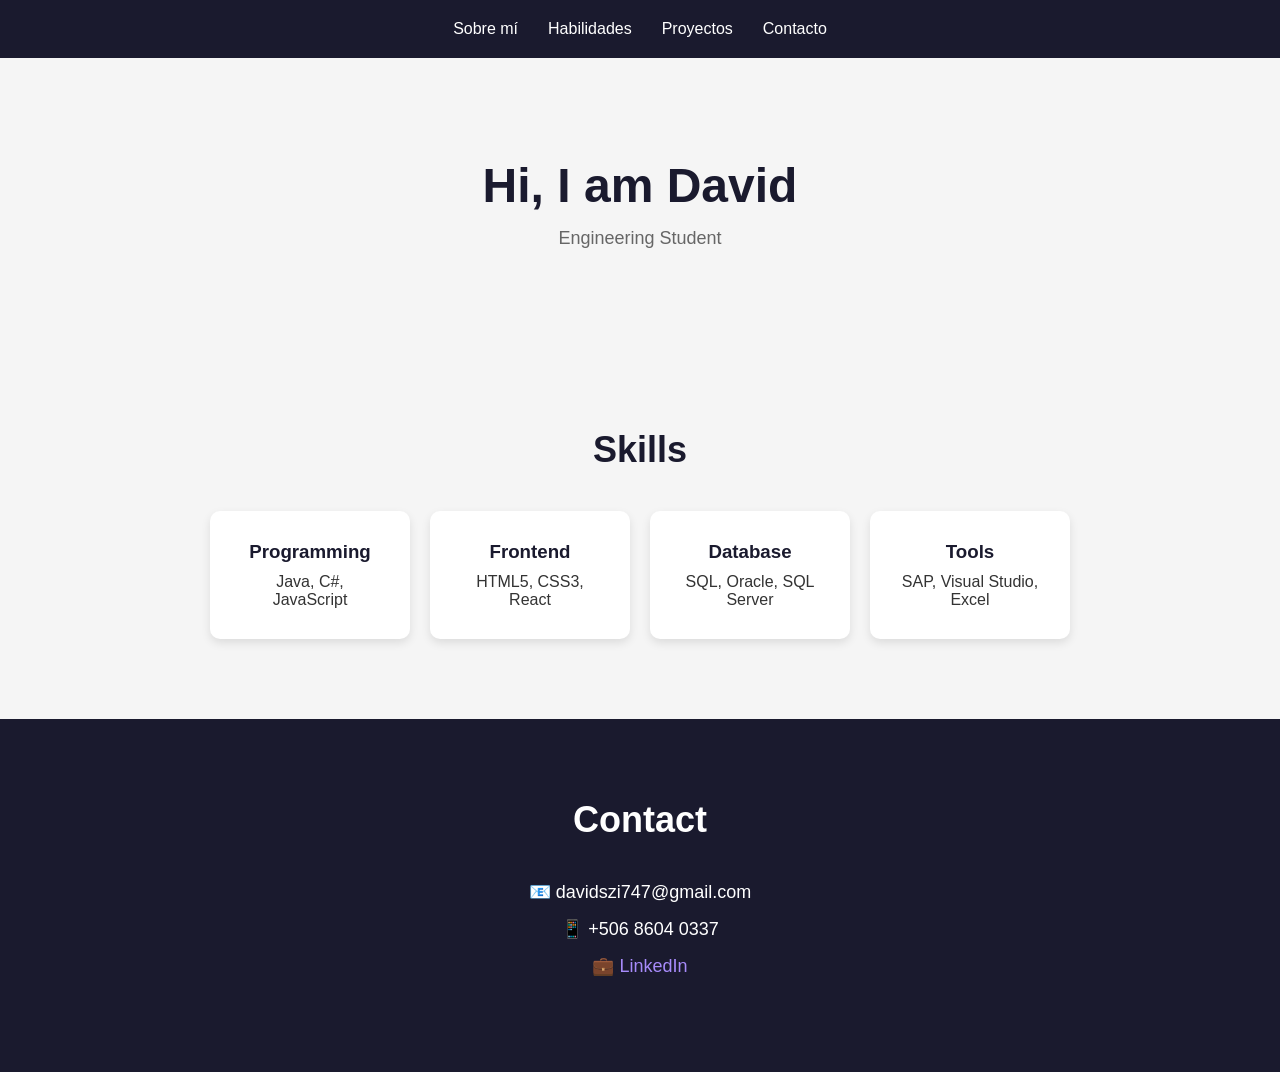
==== index.html @ 1fbf56d6 "primer commit" ====
<!doctype html>
<html lang="es">
  <head>
    <meta charset="UTF-8" />
    <meta name="viewport" content="width=device-width, initial-scale=1.0" />
    <title>Mi Portafolio</title>
    <link rel="stylesheet" href="style.css" />
  </head>
  <body>
    <header>
      <nav>
        <ul>
          <li><a href="#sobre-mi">Sobre mí</a></li>
          <li><a href="#habilidades">Habilidades</a></li>
          <li><a href="#proyectos">Proyectos</a></li>
          <li><a href="#contacto">Contacto</a></li>
        </ul>
      </nav>
    </header>

    <section id="sobre-mi">
      <h1>Hi, I am David</h1>
      <p>Engineering Student</p>
    </section>

    <section id="habilidades">
      <h2>Skills</h2>
      <div class="skills-grid">
        <div class="skill-card">
          <h3>Programming</h3>
          <p>Java, C#, JavaScript</p>
        </div>
        <div class="skill-card">
          <h3>Frontend</h3>
          <p>HTML5, CSS3, React</p>
        </div>
        <div class="skill-card">
          <h3>Database</h3>
          <p>SQL, Oracle, SQL Server</p>
        </div>
        <div class="skill-card">
          <h3>Tools</h3>
          <p>SAP, Visual Studio, Excel</p>
        </div>
      </div>
    </section>

    <section id="contacto">
      <h2>Contact</h2>
      <div class="contact-info">
        <p>📧 davidszi747@gmail.com</p>
        <p>📱 +506 8604 0337</p>
        <p>💼 <a href="https://www.linkedin.com/in/david-salas-zuñiga-0b997220b/">LinkedIn</a></p>
      </div>
    </section>

  </body>
</html>
---- style.css ----
* {
    margin: 0;
    padding: 0;
    box-sizing: border-box;

}

body {
    font-family: Arial, sans-serif;
    background-color: #f5f5f5;
    color: #333;

}

header {
    background-color: #1a1a2e;
    padding: 20px;
}

header ul {
    list-style: none;
    display: flex;
    gap: 30px;
    justify-content: center;

}

header a {
    color: white;
    text-decoration: none;
    font-size: 16px;
}

#sobre-mi {
  padding: 100px 20px;
  text-align: center;
}

#sobre-mi h1 {
  font-size: 48px;
  color: #1a1a2e;
  margin-bottom: 15px;
}

#sobre-mi p {
  font-size: 18px;
  color: #666;
}

#habilidades {
  padding: 80px 20px;
  text-align: center;
}

#habilidades h2 {
  font-size: 36px;
  color: #1a1a2e;
  margin-bottom: 40px;
}

.skills-grid {
  display: flex;
  justify-content: center;
  gap: 20px;
  flex-wrap: wrap;
}

.skill-card {
  background-color: white;
  padding: 30px;
  border-radius: 10px;
  width: 200px;
  box-shadow: 0 4px 10px rgba(0,0,0,0.1);
}

.skill-card h3 {
  color: #1a1a2e;
  margin-bottom: 10px;
}

#contacto {
  padding: 80px 20px;
  text-align: center;
  background-color: #1a1a2e;
  color: white;
}

#contacto h2 {
  font-size: 36px;
  margin-bottom: 40px;
}

.contact-info p {
font-size: 18px;
  margin-bottom: 15px;
  color: white;
}

#contacto a {
  color: #a78bfa;
  text-decoration: none;
}
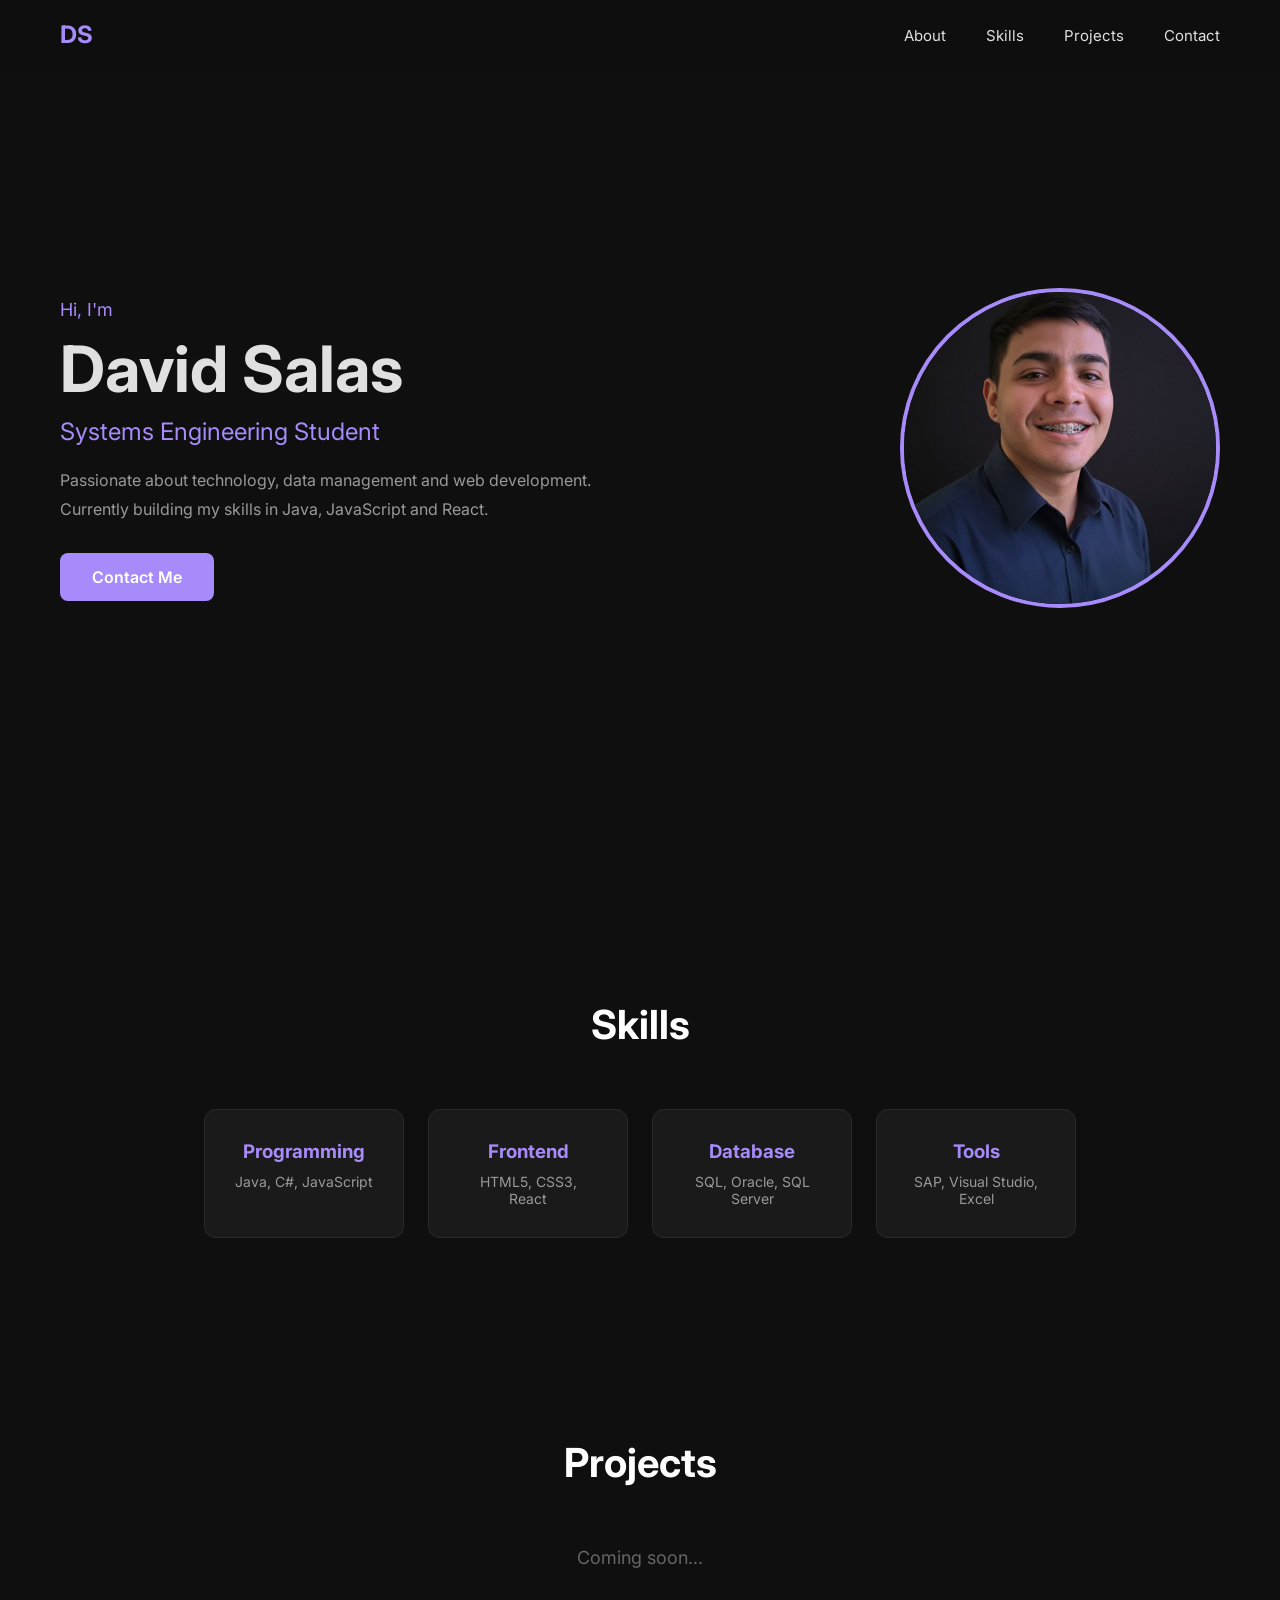
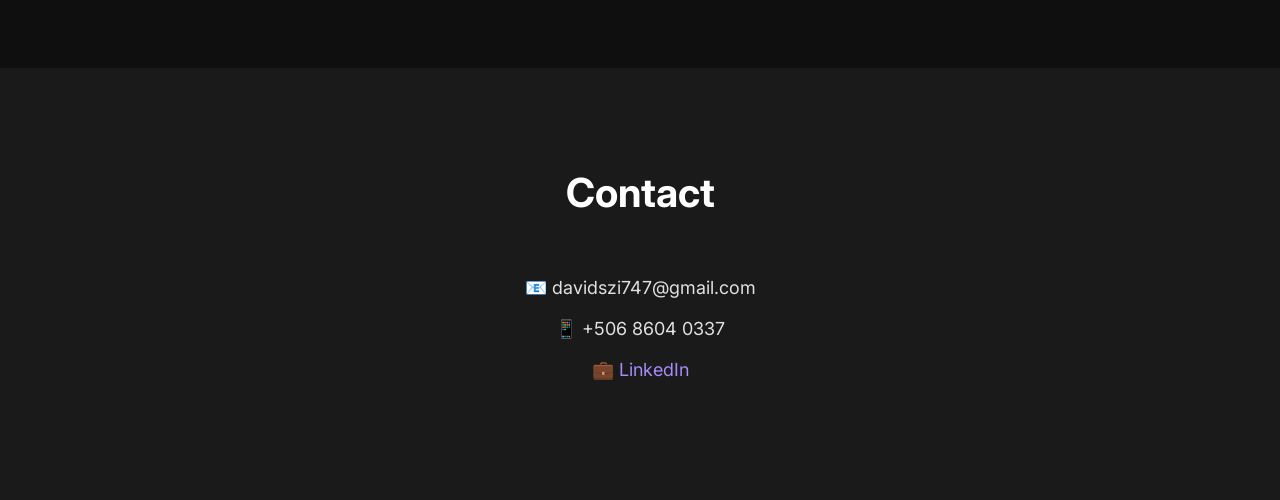
==== commit 9abed380: "rediseno completo con foto" ====
--- a/index.html
+++ b/index.html
@@ -3,24 +3,36 @@
   <head>
     <meta charset="UTF-8" />
     <meta name="viewport" content="width=device-width, initial-scale=1.0" />
-    <title>Mi Portafolio</title>
+    <title>David Salas | Portfolio</title>
     <link rel="stylesheet" href="style.css" />
+    <link href="https://fonts.googleapis.com/css2?family=Inter:wght@300;400;600;700&display=swap" rel="stylesheet"/>
   </head>
   <body>
     <header>
       <nav>
+        <div class="logo">DS</div>
         <ul>
-          <li><a href="#sobre-mi">Sobre mí</a></li>
-          <li><a href="#habilidades">Habilidades</a></li>
-          <li><a href="#proyectos">Proyectos</a></li>
-          <li><a href="#contacto">Contacto</a></li>
+          <li><a href="#sobre-mi">About</a></li>
+          <li><a href="#habilidades">Skills</a></li>
+          <li><a href="#proyectos">Projects</a></li>
+          <li><a href="#contacto">Contact</a></li>
         </ul>
       </nav>
     </header>
 
     <section id="sobre-mi">
-      <h1>Hi, I am David</h1>
-      <p>Engineering Student</p>
+      <div class="hero-content">
+        <div class="hero-text">
+          <p class="greeting">Hi, I'm</p>
+          <h1>David Salas</h1>
+          <p class="role">Systems Engineering Student</p>
+          <p class="description">Passionate about technology, data management and web development. Currently building my skills in Java, JavaScript and React.</p>
+          <a href="#contacto" class="btn">Contact Me</a>
+        </div>
+        <div class="hero-image">
+          <img src="images/foto.jpg" alt="David Salas" />
+        </div>
+      </div>
     </section>
 
     <section id="habilidades">
@@ -45,6 +57,11 @@
       </div>
     </section>
 
+    <section id="proyectos">
+      <h2>Projects</h2>
+      <p class="coming-soon">Coming soon...</p>
+    </section>
+
     <section id="contacto">
       <h2>Contact</h2>
       <div class="contact-info">
@@ -54,5 +71,6 @@
       </div>
     </section>
 
+    <script src="script.js"></script>
   </body>
 </html>
--- a/style.css
+++ b/style.css
@@ -1,102 +1,191 @@
 * {
-    margin: 0;
-    padding: 0;
-    box-sizing: border-box;
-
+  margin: 0;
+  padding: 0;
+  box-sizing: border-box;
 }
 
 body {
-    font-family: Arial, sans-serif;
-    background-color: #f5f5f5;
-    color: #333;
-
+  font-family: 'Inter', sans-serif;
+  background-color: #0f0f0f;
+  color: #e0e0e0;
 }
 
 header {
-    background-color: #1a1a2e;
-    padding: 20px;
+  position: fixed;
+  top: 0;
+  width: 100%;
+  background-color: rgba(15, 15, 15, 0.9);
+  backdrop-filter: blur(10px);
+  padding: 20px 60px;
+  z-index: 100;
 }
 
-header ul {
-    list-style: none;
-    display: flex;
-    gap: 30px;
-    justify-content: center;
-
+nav {
+  display: flex;
+  justify-content: space-between;
+  align-items: center;
 }
 
-header a {
-    color: white;
-    text-decoration: none;
-    font-size: 16px;
+.logo {
+  font-size: 24px;
+  font-weight: 700;
+  color: #a78bfa;
+}
+
+nav ul {
+  list-style: none;
+  display: flex;
+  gap: 40px;
+}
+
+nav a {
+  color: #e0e0e0;
+  text-decoration: none;
+  font-size: 15px;
+  transition: color 0.3s;
+}
+
+nav a:hover {
+  color: #a78bfa;
 }
 
 #sobre-mi {
-  padding: 100px 20px;
+  min-height: 100vh;
+  display: flex;
+  align-items: center;
+  padding: 100px 60px;
+}
+
+.hero-content {
+  display: flex;
+  justify-content: space-between;
+  align-items: center;
+  width: 100%;
+  gap: 40px;
+}
+
+.hero-text {
+  max-width: 600px;
+}
+
+.greeting {
+  color: #a78bfa;
+  font-size: 18px;
+  margin-bottom: 10px;
+}
+
+h1 {
+  font-size: 64px;
+  font-weight: 700;
+  margin-bottom: 10px;
+}
+
+.role {
+  font-size: 24px;
+  color: #a78bfa;
+  margin-bottom: 20px;
+}
+
+.description {
+  font-size: 16px;
+  color: #999;
+  line-height: 1.8;
+  margin-bottom: 30px;
+}
+
+.btn {
+  display: inline-block;
+  padding: 14px 32px;
+  background-color: #a78bfa;
+  color: white;
+  border-radius: 8px;
+  text-decoration: none;
+  font-weight: 600;
+  transition: background-color 0.3s, transform 0.2s;
+}
+
+.btn:hover {
+  background-color: #7c3aed;
+  transform: translateY(-2px);
+}
+
+.hero-image img {
+  width: 320px;
+  height: 320px;
+  border-radius: 50%;
+  object-fit: cover;
+  border: 4px solid #a78bfa;
+}
+
+#habilidades {
+  padding: 100px 60px;
   text-align: center;
 }
 
-#sobre-mi h1 {
-  font-size: 48px;
-  color: #1a1a2e;
-  margin-bottom: 15px;
-}
-
-#sobre-mi p {
-  font-size: 18px;
-  color: #666;
-}
-
-#habilidades {
-  padding: 80px 20px;
-  text-align: center;
-}
-
-#habilidades h2 {
-  font-size: 36px;
-  color: #1a1a2e;
-  margin-bottom: 40px;
+h2 {
+  font-size: 40px;
+  margin-bottom: 60px;
+  color: white;
 }
 
 .skills-grid {
   display: flex;
   justify-content: center;
-  gap: 20px;
+  gap: 24px;
   flex-wrap: wrap;
 }
 
 .skill-card {
-  background-color: white;
+  background-color: #1a1a1a;
   padding: 30px;
-  border-radius: 10px;
+  border-radius: 12px;
   width: 200px;
-  box-shadow: 0 4px 10px rgba(0,0,0,0.1);
+  border: 1px solid #2a2a2a;
+  transition: transform 0.3s, border-color 0.3s;
+}
+
+.skill-card:hover {
+  transform: translateY(-8px);
+  border-color: #a78bfa;
 }
 
 .skill-card h3 {
-  color: #1a1a2e;
+  color: #a78bfa;
   margin-bottom: 10px;
 }
 
-#contacto {
-  padding: 80px 20px;
-  text-align: center;
-  background-color: #1a1a2e;
-  color: white;
+.skill-card p {
+  color: #999;
+  font-size: 14px;
 }
 
-#contacto h2 {
-  font-size: 36px;
-  margin-bottom: 40px;
+#proyectos {
+  padding: 100px 60px;
+  text-align: center;
+}
+
+.coming-soon {
+  color: #666;
+  font-size: 18px;
+}
+
+#contacto {
+  padding: 100px 60px;
+  text-align: center;
+  background-color: #1a1a1a;
 }
 
 .contact-info p {
-font-size: 18px;
-  margin-bottom: 15px;
-  color: white;
+  font-size: 18px;
+  margin-bottom: 20px;
+  color: #e0e0e0;
 }
 
 #contacto a {
   color: #a78bfa;
   text-decoration: none;
 }
+
+#contacto a:hover {
+  text-decoration: underline;
+}
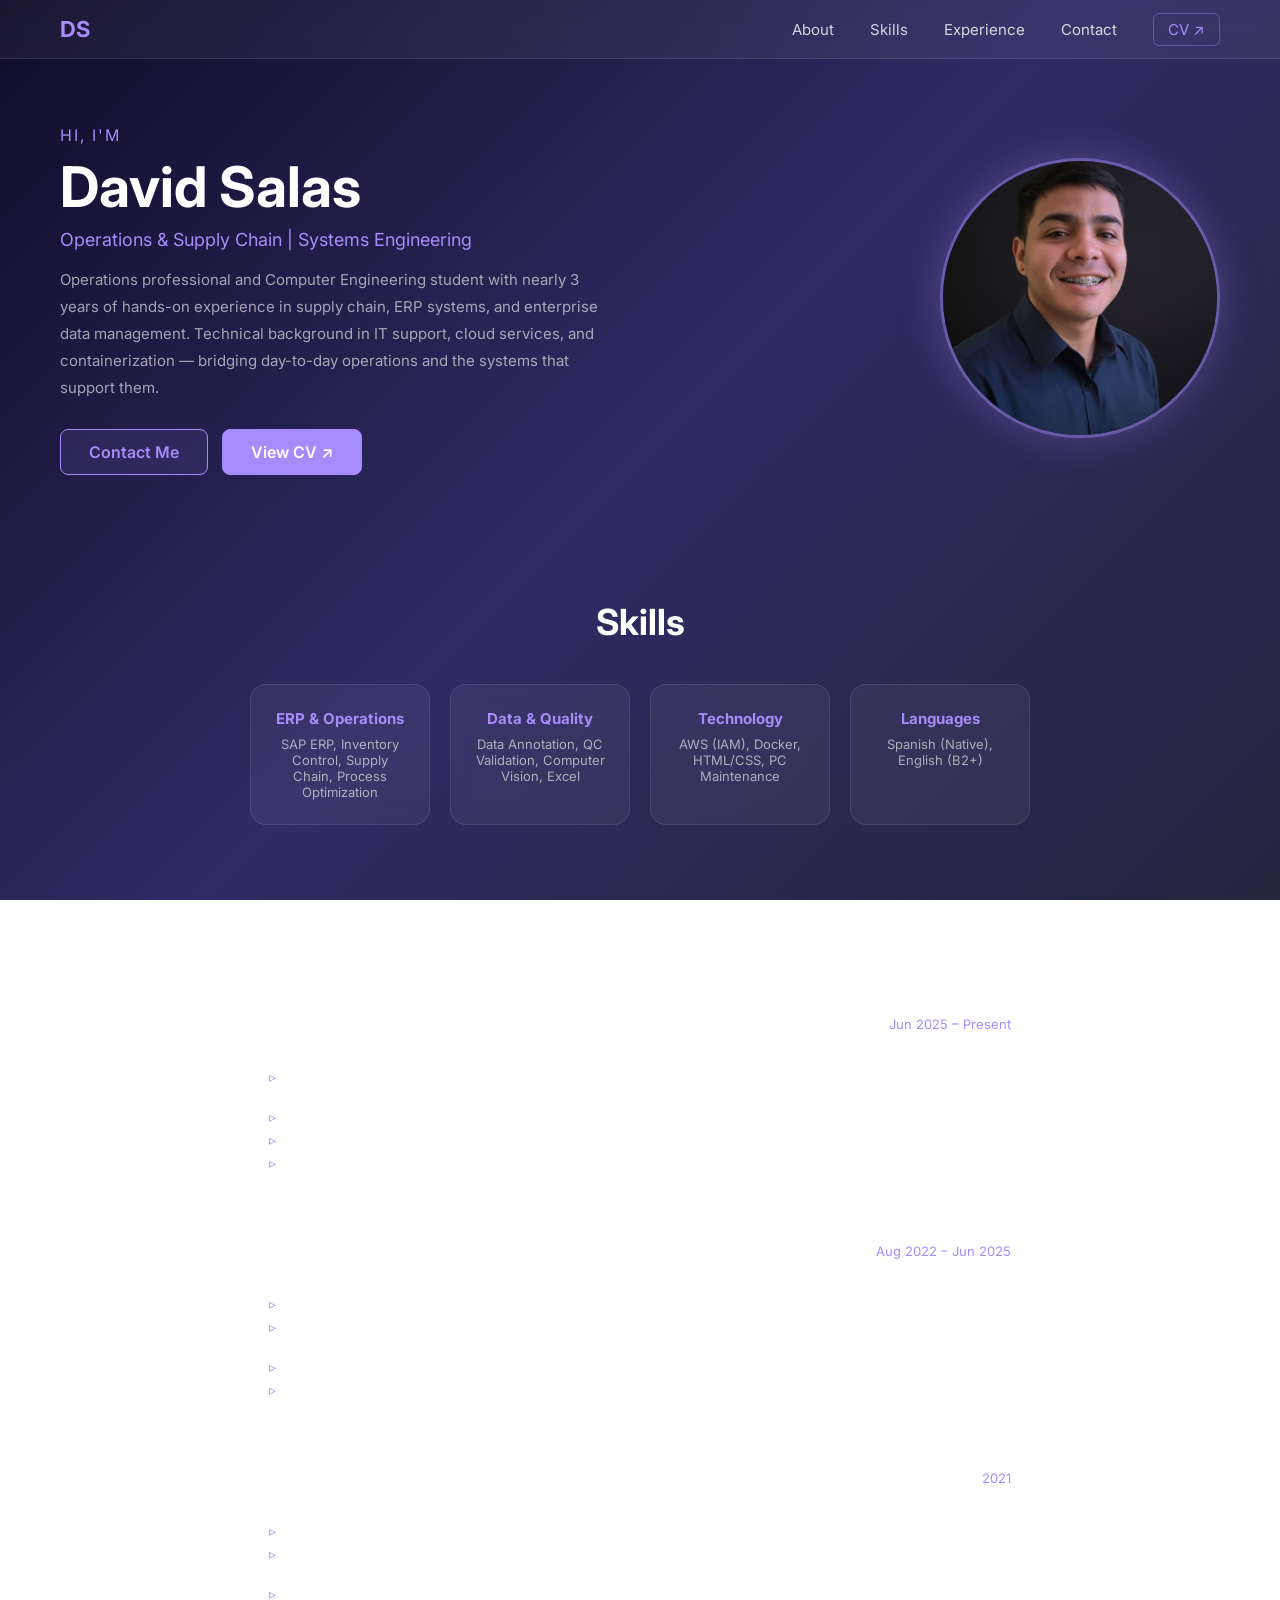
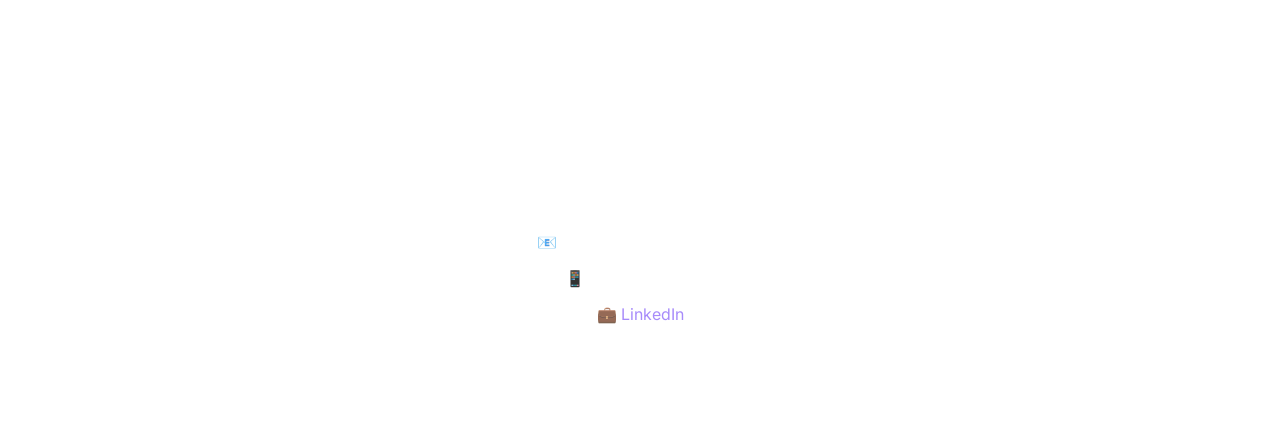
==== commit 0b1274b8: "descripción del cambio" ====
--- a/index.html
+++ b/index.html
@@ -14,8 +14,9 @@
         <ul>
           <li><a href="#sobre-mi">About</a></li>
           <li><a href="#habilidades">Skills</a></li>
-          <li><a href="#proyectos">Projects</a></li>
+          <li><a href="#experiencia">Experience</a></li>
           <li><a href="#contacto">Contact</a></li>
+          <li><a href="cv_david_salas_english.html" target="_blank" class="nav-cv">CV ↗</a></li>
         </ul>
       </nav>
     </header>
@@ -25,9 +26,12 @@
         <div class="hero-text">
           <p class="greeting">Hi, I'm</p>
           <h1>David Salas</h1>
-          <p class="role">Systems Engineering Student</p>
-          <p class="description">Passionate about technology, data management and web development. Currently building my skills in Java, JavaScript and React.</p>
-          <a href="#contacto" class="btn">Contact Me</a>
+          <p class="role">Operations & Supply Chain | Systems Engineering</p>
+          <p class="description">Operations professional and Computer Engineering student with nearly 3 years of hands-on experience in supply chain, ERP systems, and enterprise data management. Technical background in IT support, cloud services, and containerization — bridging day-to-day operations and the systems that support them.</p>
+          <div class="hero-btns">
+            <a href="#contacto" class="btn">Contact Me</a>
+            <a href="cv_david_salas_english.html" target="_blank" class="btn btn-solid">View CV ↗</a>
+          </div>
         </div>
         <div class="hero-image">
           <img src="images/foto.jpg" alt="David Salas" />
@@ -39,27 +43,66 @@
       <h2>Skills</h2>
       <div class="skills-grid">
         <div class="skill-card">
-          <h3>Programming</h3>
-          <p>Java, C#, JavaScript</p>
+          <h3>ERP & Operations</h3>
+          <p>SAP ERP, Inventory Control, Supply Chain, Process Optimization</p>
         </div>
         <div class="skill-card">
-          <h3>Frontend</h3>
-          <p>HTML5, CSS3, React</p>
+          <h3>Data & Quality</h3>
+          <p>Data Annotation, QC Validation, Computer Vision, Excel</p>
         </div>
         <div class="skill-card">
-          <h3>Database</h3>
-          <p>SQL, Oracle, SQL Server</p>
+          <h3>Technology</h3>
+          <p>AWS (IAM), Docker, HTML/CSS, PC Maintenance</p>
         </div>
         <div class="skill-card">
-          <h3>Tools</h3>
-          <p>SAP, Visual Studio, Excel</p>
+          <h3>Languages</h3>
+          <p>Spanish (Native), English (B2+)</p>
         </div>
       </div>
     </section>
 
-    <section id="proyectos">
-      <h2>Projects</h2>
-      <p class="coming-soon">Coming soon...</p>
+    <section id="experiencia">
+      <h2>Experience</h2>
+      <div class="exp-grid">
+        <div class="exp-card">
+          <div class="exp-header">
+            <h3>3D Quality Analyst</h3>
+            <span class="exp-date">Jun 2025 – Present</span>
+          </div>
+          <p class="exp-company">BMA Group Global · San José, Hybrid</p>
+          <ul class="exp-list">
+            <li>Analyzed aerial footage and accurately labeled objects following strict project guidelines for machine learning datasets.</li>
+            <li>Ensured data quality and consistency across annotation tasks to support computer vision model performance.</li>
+            <li>Performed structured quality checks to validate annotation accuracy and maintain performance benchmarks.</li>
+            <li>Maintained detailed workflow documentation and standardized procedures to ensure team-wide compliance.</li>
+          </ul>
+        </div>
+        <div class="exp-card">
+          <div class="exp-header">
+            <h3>Inventory & Process Management Analyst</h3>
+            <span class="exp-date">Aug 2022 – Jun 2025</span>
+          </div>
+          <p class="exp-company">Kerry Group · Pavas, San José</p>
+          <ul class="exp-list">
+            <li>Managed SAP ERP for real-time inventory control and full product traceability across the supply chain.</li>
+            <li>Coordinated material receiving and distribution, optimizing logistics workflows through technology-driven processes.</li>
+            <li>Analyzed inventory data to improve stock accuracy and reduce operational discrepancies.</li>
+            <li>Informally led daily team operations, ensuring adherence to production schedules and quality standards.</li>
+          </ul>
+        </div>
+        <div class="exp-card">
+          <div class="exp-header">
+            <h3>PC Support & Maintenance Technician</h3>
+            <span class="exp-date">2021</span>
+          </div>
+          <p class="exp-company">Vivero ASECAN · Costa Rica</p>
+          <ul class="exp-list">
+            <li>Diagnosed, repaired, and maintained computers and electronic devices for end-users.</li>
+            <li>Installed and configured operating systems and software, including deployment of self-hosted services using Docker.</li>
+            <li>Provided on-site technical support for hardware issues and network connectivity.</li>
+          </ul>
+        </div>
+      </div>
     </section>
 
     <section id="contacto">
--- a/style.css
+++ b/style.css
@@ -6,7 +6,9 @@
 
 body {
   font-family: 'Inter', sans-serif;
-  background-color: #0f0f0f;
+  min-height: 100vh;
+  background: linear-gradient(135deg, #0f0c29, #302b63, #24243e);
+  background-attachment: fixed;
   color: #e0e0e0;
 }
 
@@ -14,9 +16,10 @@
   position: fixed;
   top: 0;
   width: 100%;
-  background-color: rgba(15, 15, 15, 0.9);
+  background: rgba(255, 255, 255, 0.05);
   backdrop-filter: blur(10px);
-  padding: 20px 60px;
+  border-bottom: 1px solid rgba(255, 255, 255, 0.1);
+  padding: 16px 60px;
   z-index: 100;
 }
 
@@ -27,7 +30,7 @@
 }
 
 .logo {
-  font-size: 24px;
+  font-size: 22px;
   font-weight: 700;
   color: #a78bfa;
 }
@@ -35,11 +38,12 @@
 nav ul {
   list-style: none;
   display: flex;
-  gap: 40px;
+  gap: 36px;
+  align-items: center;
 }
 
 nav a {
-  color: #e0e0e0;
+  color: rgba(255,255,255,0.8);
   text-decoration: none;
   font-size: 15px;
   transition: color 0.3s;
@@ -49,11 +53,23 @@
   color: #a78bfa;
 }
 
+.nav-cv {
+  color: #a78bfa !important;
+  border: 1px solid rgba(167,139,250,0.4);
+  padding: 6px 14px;
+  border-radius: 6px;
+  transition: all 0.3s !important;
+}
+
+.nav-cv:hover {
+  background: rgba(167,139,250,0.15);
+}
+
 #sobre-mi {
-  min-height: 100vh;
-  display: flex;
-  align-items: center;
-  padding: 100px 60px;
+  min-height: 60vh;
+  display: flex;
+  align-items: center;
+  padding: 80px 20px 20px;
 }
 
 .hero-content {
@@ -62,123 +78,218 @@
   align-items: center;
   width: 100%;
   gap: 40px;
+  padding: 0 40px;
 }
 
 .hero-text {
-  max-width: 600px;
+  max-width: 560px;
 }
 
 .greeting {
   color: #a78bfa;
+  font-size: 16px;
+  margin-bottom: 8px;
+  letter-spacing: 2px;
+  text-transform: uppercase;
+}
+
+h1 {
+  font-size: 56px;
+  font-weight: 700;
+  margin-bottom: 8px;
+  color: white;
+}
+
+.role {
   font-size: 18px;
-  margin-bottom: 10px;
-}
-
-h1 {
-  font-size: 64px;
-  font-weight: 700;
-  margin-bottom: 10px;
-}
-
-.role {
-  font-size: 24px;
-  color: #a78bfa;
-  margin-bottom: 20px;
+  color: #a78bfa;
+  margin-bottom: 16px;
 }
 
 .description {
-  font-size: 16px;
-  color: #999;
+  font-size: 15px;
+  color: rgba(255,255,255,0.6);
   line-height: 1.8;
-  margin-bottom: 30px;
+  margin-bottom: 28px;
+}
+
+.hero-btns {
+  display: flex;
+  gap: 14px;
 }
 
 .btn {
   display: inline-block;
-  padding: 14px 32px;
-  background-color: #a78bfa;
-  color: white;
+  padding: 12px 28px;
+  background: rgba(167, 139, 250, 0.1);
+  color: #a78bfa;
+  border: 1px solid #a78bfa;
   border-radius: 8px;
   text-decoration: none;
   font-weight: 600;
-  transition: background-color 0.3s, transform 0.2s;
+  transition: all 0.3s;
 }
 
 .btn:hover {
-  background-color: #7c3aed;
+  background: rgba(167,139,250,0.2);
   transform: translateY(-2px);
 }
 
+.btn-solid {
+  background: #a78bfa;
+  color: white;
+}
+
+.btn-solid:hover {
+  background: #7c3aed;
+}
+
 .hero-image img {
-  width: 320px;
-  height: 320px;
+  width: 280px;
+  height: 280px;
   border-radius: 50%;
   object-fit: cover;
-  border: 4px solid #a78bfa;
+  border: 3px solid rgba(167, 139, 250, 0.5);
+  box-shadow: 0 0 40px rgba(167, 139, 250, 0.3);
 }
 
 #habilidades {
-  padding: 100px 60px;
+  padding: 60px 60px 40px;
   text-align: center;
 }
 
 h2 {
-  font-size: 40px;
-  margin-bottom: 60px;
+  font-size: 36px;
+  margin-bottom: 40px;
   color: white;
 }
 
 .skills-grid {
   display: flex;
   justify-content: center;
-  gap: 24px;
+  gap: 20px;
   flex-wrap: wrap;
 }
 
 .skill-card {
-  background-color: #1a1a1a;
-  padding: 30px;
-  border-radius: 12px;
-  width: 200px;
-  border: 1px solid #2a2a2a;
-  transition: transform 0.3s, border-color 0.3s;
+  background: rgba(255, 255, 255, 0.05);
+  backdrop-filter: blur(10px);
+  border: 1px solid rgba(255, 255, 255, 0.1);
+  padding: 24px;
+  border-radius: 16px;
+  width: 180px;
+  transition: all 0.3s;
 }
 
 .skill-card:hover {
-  transform: translateY(-8px);
+  transform: translateY(-6px);
   border-color: #a78bfa;
+  background: rgba(167, 139, 250, 0.1);
+  box-shadow: 0 8px 32px rgba(167, 139, 250, 0.2);
 }
 
 .skill-card h3 {
   color: #a78bfa;
-  margin-bottom: 10px;
+  margin-bottom: 8px;
+  font-size: 15px;
 }
 
 .skill-card p {
-  color: #999;
+  color: rgba(255,255,255,0.6);
+  font-size: 13px;
+}
+
+#experiencia {
+  padding: 40px 60px;
+  text-align: center;
+}
+
+.exp-grid {
+  display: flex;
+  flex-direction: column;
+  gap: 20px;
+  max-width: 800px;
+  margin: 0 auto;
+  text-align: left;
+}
+
+.exp-card {
+  background: rgba(255, 255, 255, 0.05);
+  backdrop-filter: blur(10px);
+  border: 1px solid rgba(255, 255, 255, 0.1);
+  border-radius: 16px;
+  padding: 24px 28px;
+  transition: all 0.3s;
+}
+
+.exp-card:hover {
+  border-color: #a78bfa;
+  background: rgba(167, 139, 250, 0.08);
+}
+
+.exp-header {
+  display: flex;
+  justify-content: space-between;
+  align-items: center;
+  margin-bottom: 6px;
+}
+
+.exp-header h3 {
+  color: white;
+  font-size: 16px;
+}
+
+.exp-date {
+  color: #a78bfa;
+  font-size: 13px;
+}
+
+.exp-company {
+  color: rgba(255,255,255,0.5);
+  font-size: 13px;
+  margin-bottom: 12px;
+}
+
+.exp-list {
+  list-style: none;
+  display: flex;
+  flex-direction: column;
+  gap: 6px;
+}
+
+.exp-list li {
+  color: rgba(255,255,255,0.7);
   font-size: 14px;
-}
-
-#proyectos {
-  padding: 100px 60px;
+  padding-left: 16px;
+  position: relative;
+}
+
+.exp-list li::before {
+  content: "▹";
+  color: #a78bfa;
+  position: absolute;
+  left: 0;
+}
+
+#contacto {
+  padding: 40px 60px 60px;
   text-align: center;
 }
 
-.coming-soon {
-  color: #666;
-  font-size: 18px;
-}
-
-#contacto {
-  padding: 100px 60px;
-  text-align: center;
-  background-color: #1a1a1a;
+.contact-info {
+  display: inline-flex;
+  flex-direction: column;
+  gap: 16px;
+  background: rgba(255, 255, 255, 0.05);
+  backdrop-filter: blur(10px);
+  border: 1px solid rgba(255, 255, 255, 0.1);
+  border-radius: 16px;
+  padding: 40px 60px;
 }
 
 .contact-info p {
-  font-size: 18px;
-  margin-bottom: 20px;
-  color: #e0e0e0;
+  font-size: 16px;
+  color: rgba(255,255,255,0.8);
 }
 
 #contacto a {
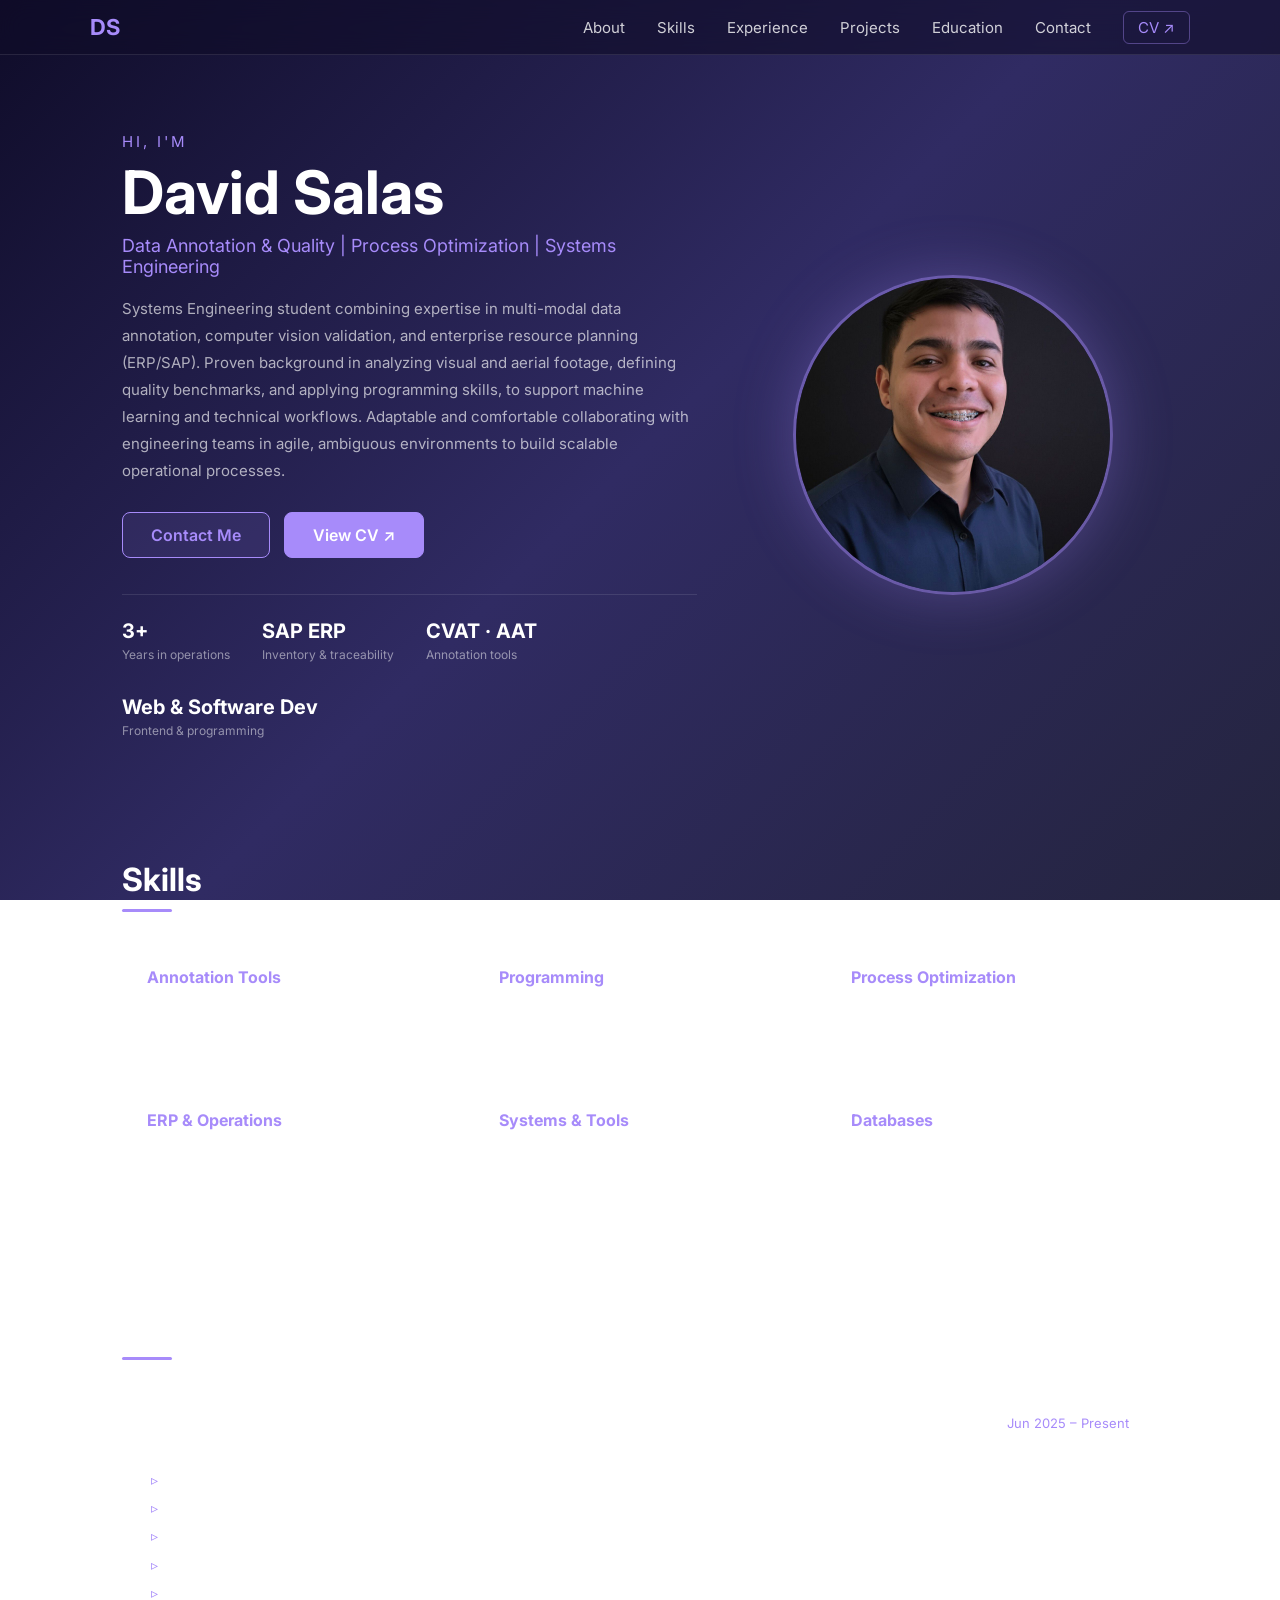
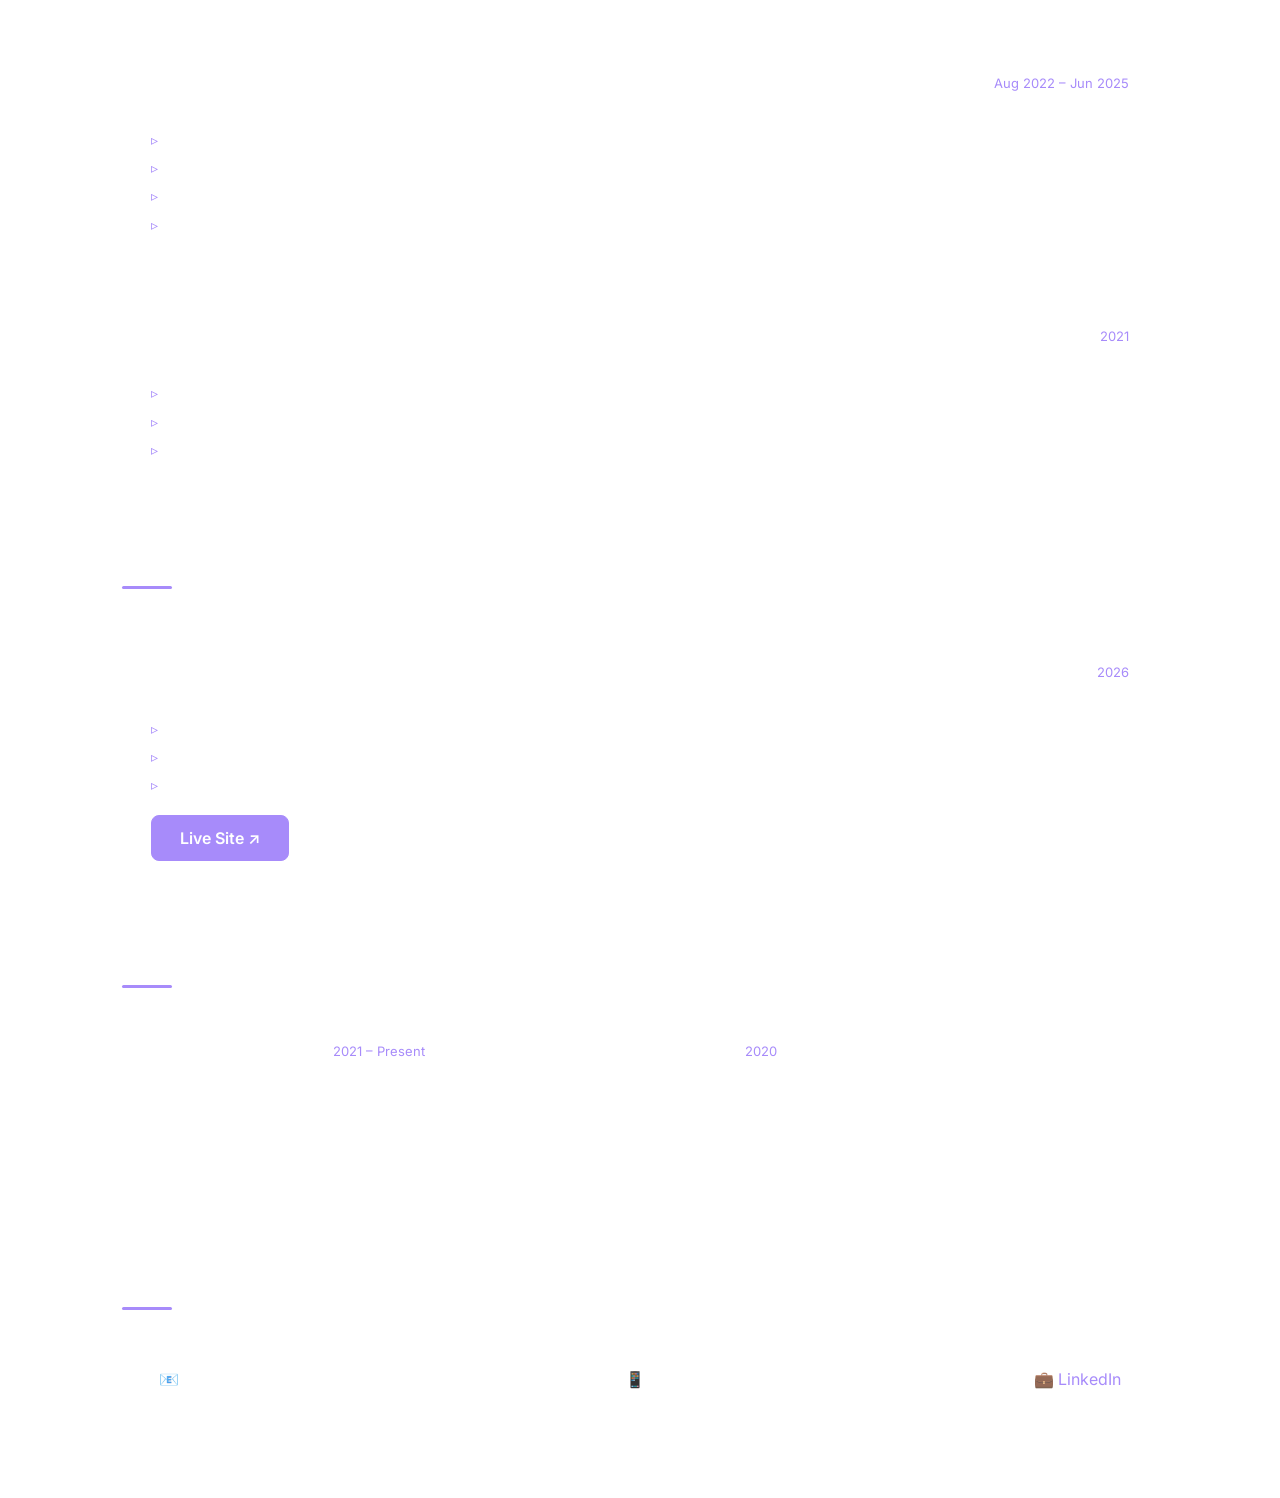
==== commit 37c73ee6: "Update portfolio: new design, projects section, new CV" ====
--- a/index.html
+++ b/index.html
@@ -1,11 +1,14 @@
 <!doctype html>
-<html lang="es">
+<html lang="en">
   <head>
     <meta charset="UTF-8" />
     <meta name="viewport" content="width=device-width, initial-scale=1.0" />
     <title>David Salas | Portfolio</title>
     <link rel="stylesheet" href="style.css" />
-    <link href="https://fonts.googleapis.com/css2?family=Inter:wght@300;400;600;700&display=swap" rel="stylesheet"/>
+    <link
+      href="https://fonts.googleapis.com/css2?family=Inter:wght@300;400;600;700&display=swap"
+      rel="stylesheet"
+    />
   </head>
   <body>
     <header>
@@ -15,22 +18,60 @@
           <li><a href="#sobre-mi">About</a></li>
           <li><a href="#habilidades">Skills</a></li>
           <li><a href="#experiencia">Experience</a></li>
+          <li><a href="#proyectos">Projects</a></li>
+          <li><a href="#educacion">Education</a></li>
           <li><a href="#contacto">Contact</a></li>
-          <li><a href="cv_david_salas_english.html" target="_blank" class="nav-cv">CV ↗</a></li>
+          <li>
+            <a href="CV 2027.pdf" target="_blank" class="nav-cv"
+              >CV ↗</a
+            >
+          </li>
         </ul>
       </nav>
     </header>
 
     <section id="sobre-mi">
-      <div class="hero-content">
+      <div class="container hero-content">
         <div class="hero-text">
           <p class="greeting">Hi, I'm</p>
           <h1>David Salas</h1>
-          <p class="role">Operations & Supply Chain | Systems Engineering</p>
-          <p class="description">Operations professional and Computer Engineering student with nearly 3 years of hands-on experience in supply chain, ERP systems, and enterprise data management. Technical background in IT support, cloud services, and containerization — bridging day-to-day operations and the systems that support them.</p>
+          <p class="role">
+            Data Annotation & Quality | Process Optimization | Systems
+            Engineering
+          </p>
+          <p class="description">
+            Systems Engineering student combining expertise in multi-modal data
+            annotation, computer vision validation, and enterprise resource
+            planning (ERP/SAP). Proven background in analyzing visual and aerial
+            footage, defining quality benchmarks, and applying programming
+            skills, to support machine learning and technical workflows.
+            Adaptable and comfortable collaborating with engineering teams in
+            agile, ambiguous environments to build scalable operational
+            processes.
+          </p>
           <div class="hero-btns">
             <a href="#contacto" class="btn">Contact Me</a>
-            <a href="cv_david_salas_english.html" target="_blank" class="btn btn-solid">View CV ↗</a>
+            <a
+              href="CV 2027.pdf"
+              target="_blank"
+              class="btn btn-solid"
+              >View CV ↗</a
+            >
+          </div>
+          <div class="stats">
+            <div class="stat">
+              <strong>3+</strong><span>Years in operations</span>
+            </div>
+            <div class="stat">
+              <strong>SAP ERP</strong><span>Inventory &amp; traceability</span>
+            </div>
+            <div class="stat">
+              <strong>CVAT · AAT</strong><span>Annotation tools</span>
+            </div>
+            <div class="stat">
+              <strong>Web &amp; Software Dev</strong
+              ><span>Frontend &amp; programming</span>
+            </div>
           </div>
         </div>
         <div class="hero-image">
@@ -40,80 +81,220 @@
     </section>
 
     <section id="habilidades">
-      <h2>Skills</h2>
-      <div class="skills-grid">
-        <div class="skill-card">
-          <h3>ERP & Operations</h3>
-          <p>SAP ERP, Inventory Control, Supply Chain, Process Optimization</p>
-        </div>
-        <div class="skill-card">
-          <h3>Data & Quality</h3>
-          <p>Data Annotation, QC Validation, Computer Vision, Excel</p>
-        </div>
-        <div class="skill-card">
-          <h3>Technology</h3>
-          <p>AWS (IAM), Docker, HTML/CSS, PC Maintenance</p>
-        </div>
-        <div class="skill-card">
-          <h3>Languages</h3>
-          <p>Spanish (Native), English (B2+)</p>
+      <div class="container">
+        <h2>Skills</h2>
+        <div class="skills-grid">
+          <div class="skill-card">
+            <h3>Annotation Tools</h3>
+            <p>CVAT, AAT, Multi-modal Data Labeling Workflows</p>
+          </div>
+          <div class="skill-card">
+            <h3>Programming</h3>
+            <p>Frontend Development, HTML / CSS, JavaScript, Python, C#</p>
+          </div>
+          <div class="skill-card">
+            <h3>Process Optimization</h3>
+            <p>
+              Root Cause Analysis, SOP Definition, Quality Standard Monitoring
+            </p>
+          </div>
+          <div class="skill-card">
+            <h3>ERP & Operations</h3>
+            <p>SAP ERP, Inventory Control, Traceability, Supply Chain</p>
+          </div>
+          <div class="skill-card">
+            <h3>Systems & Tools</h3>
+            <p>Windows, Linux, Excel, Reporting Tools, Shell Scripts</p>
+          </div>
+          <div class="skill-card">
+            <h3>Databases</h3>
+            <p>SQL, Visual Studio</p>
+          </div>
         </div>
       </div>
     </section>
 
     <section id="experiencia">
-      <h2>Experience</h2>
-      <div class="exp-grid">
-        <div class="exp-card">
-          <div class="exp-header">
-            <h3>3D Quality Analyst</h3>
-            <span class="exp-date">Jun 2025 – Present</span>
-          </div>
-          <p class="exp-company">BMA Group Global · San José, Hybrid</p>
-          <ul class="exp-list">
-            <li>Analyzed aerial footage and accurately labeled objects following strict project guidelines for machine learning datasets.</li>
-            <li>Ensured data quality and consistency across annotation tasks to support computer vision model performance.</li>
-            <li>Performed structured quality checks to validate annotation accuracy and maintain performance benchmarks.</li>
-            <li>Maintained detailed workflow documentation and standardized procedures to ensure team-wide compliance.</li>
-          </ul>
-        </div>
-        <div class="exp-card">
-          <div class="exp-header">
-            <h3>Inventory & Process Management Analyst</h3>
-            <span class="exp-date">Aug 2022 – Jun 2025</span>
-          </div>
-          <p class="exp-company">Kerry Group · Pavas, San José</p>
-          <ul class="exp-list">
-            <li>Managed SAP ERP for real-time inventory control and full product traceability across the supply chain.</li>
-            <li>Coordinated material receiving and distribution, optimizing logistics workflows through technology-driven processes.</li>
-            <li>Analyzed inventory data to improve stock accuracy and reduce operational discrepancies.</li>
-            <li>Informally led daily team operations, ensuring adherence to production schedules and quality standards.</li>
-          </ul>
-        </div>
-        <div class="exp-card">
-          <div class="exp-header">
-            <h3>PC Support & Maintenance Technician</h3>
-            <span class="exp-date">2021</span>
-          </div>
-          <p class="exp-company">Vivero ASECAN · Costa Rica</p>
-          <ul class="exp-list">
-            <li>Diagnosed, repaired, and maintained computers and electronic devices for end-users.</li>
-            <li>Installed and configured operating systems and software, including deployment of self-hosted services using Docker.</li>
-            <li>Provided on-site technical support for hardware issues and network connectivity.</li>
-          </ul>
+      <div class="container">
+        <h2>Experience</h2>
+        <div class="exp-grid">
+          <div class="exp-card">
+            <div class="exp-header">
+              <h3>
+                Data Annotation & Processing Specialist / Operations Support
+              </h3>
+              <span class="exp-date">Jun 2025 – Present</span>
+            </div>
+            <p class="exp-company">BMA Group Global · San José, Hybrid</p>
+            <ul class="exp-list">
+              <li>
+                Analyzed aerial and visual footage, accurately labeling objects
+                following strict project guidelines for machine learning
+                training datasets.
+              </li>
+              <li>
+                Used CVAT and AAT tools to perform multi-modal data annotations
+                and support object classification, detection, and validation
+                workflows.
+              </li>
+              <li>
+                Ensured data quality and consistency across complex annotation
+                tasks to directly support computer vision model performance and
+                accuracy.
+              </li>
+              <li>
+                Performed structured quality checks and validation techniques to
+                maintain high-performance benchmarks and operational KPIs.
+              </li>
+              <li>
+                Maintained detailed workflow documentation and standardized
+                procedures (SOPs) to ensure team-wide compliance and efficient
+                scaling.
+              </li>
+            </ul>
+          </div>
+          <div class="exp-card">
+            <div class="exp-header">
+              <h3>Inventory & Process Management (Supply Chain)</h3>
+              <span class="exp-date">Aug 2022 – Jun 2025</span>
+            </div>
+            <p class="exp-company">
+              Kerry Group (Baltimore Spice) · Pavas, San José
+            </p>
+            <ul class="exp-list">
+              <li>
+                Managed SAP ERP for real-time inventory control and
+                traceability.
+              </li>
+              <li>
+                Coordinated material reception and distribution, optimizing
+                workflows with technological tools.
+              </li>
+              <li>
+                Analyzed inventory data to ensure accuracy and efficiency in
+                stock management.
+              </li>
+              <li>
+                Built strong relationships with production, logistics, and
+                supplier teams, facilitating communication for problem
+                resolution and process improvement.
+              </li>
+            </ul>
+          </div>
+          <div class="exp-card">
+            <div class="exp-header">
+              <h3>PC Support & Maintenance Technician</h3>
+              <span class="exp-date">2021</span>
+            </div>
+            <p class="exp-company">Vivero ASECAN · Costa Rica</p>
+            <ul class="exp-list">
+              <li>
+                Diagnosed, repaired, and maintained computers and electronic
+                devices for end-users.
+              </li>
+              <li>
+                Installed and configured operating systems and software,
+                including deployment of self-hosted services using Docker.
+              </li>
+              <li>
+                Provided on-site technical support for hardware issues and
+                network connectivity.
+              </li>
+            </ul>
+          </div>
+        </div>
+      </div>
+    </section>
+
+    <section id="proyectos">
+      <div class="container">
+        <h2>Projects</h2>
+        <div class="exp-grid">
+          <div class="exp-card">
+            <img />
+            <div class="exp-header">
+              <h3>WhiteShadow — Clothing Brand Website</h3>
+              <span class="exp-date">2026</span>
+            </div>
+            <p class="exp-company">
+              HTML · CSS · JavaScript · Deployed on Netlify
+            </p>
+            <ul class="exp-list">
+              <li>
+                Designed and built a responsive website for an urban clothing
+                brand, featuring a full-screen hero section and a 2026
+                collection showcase.
+              </li>
+              <li>
+                Organized the catalog into Gym and Casual categories for easy
+                browsing.
+              </li>
+              <li>
+                Integrated direct customer contact through WhatsApp and
+                Instagram links.
+              </li>
+            </ul>
+            <div class="hero-btns" style="margin: 18px 0 0">
+              <a
+                href="https://whiteshadowcr.netlify.app/"
+                target="_blank"
+                class="btn btn-solid"
+                >Live Site ↗</a
+              >
+            </div>
+          </div>
+        </div>
+      </div>
+    </section>
+
+    <section id="educacion">
+      <div class="container">
+        <h2>Education</h2>
+        <div class="edu-grid">
+          <div class="exp-card">
+            <div class="exp-header">
+              <h3>Systems Engineering</h3>
+              <span class="exp-date">2021 – Present</span>
+            </div>
+            <p class="exp-company">
+              Universidad Politécnica Internacional · 78% completed
+            </p>
+          </div>
+          <div class="exp-card">
+            <div class="exp-header">
+              <h3>PC Maintenance Course</h3>
+              <span class="exp-date">2020</span>
+            </div>
+            <p class="exp-company">
+              Universidad de Costa Rica (UCR) · Completed
+            </p>
+          </div>
+          <div class="exp-card">
+            <div class="exp-header">
+              <h3>Languages</h3>
+            </div>
+            <p class="exp-company">Spanish (Native) · English (Intermediate)</p>
+          </div>
         </div>
       </div>
     </section>
 
     <section id="contacto">
-      <h2>Contact</h2>
-      <div class="contact-info">
-        <p>📧 davidszi747@gmail.com</p>
-        <p>📱 +506 8604 0337</p>
-        <p>💼 <a href="https://www.linkedin.com/in/david-salas-zuñiga-0b997220b/">LinkedIn</a></p>
+      <div class="container">
+        <h2>Contact</h2>
+        <div class="contact-info">
+          <p>📧 davidszi747@gmail.com</p>
+          <p>📱 +506 8604 0337</p>
+          <p>
+            💼
+            <a href="https://www.linkedin.com/in/david-salas-zuñiga-0b997220b/"
+              >LinkedIn</a
+            >
+          </p>
+        </div>
       </div>
     </section>
 
     <script src="script.js"></script>
   </body>
-</html>+</html>
--- a/style.css
+++ b/style.css
@@ -2,6 +2,14 @@
   margin: 0;
   padding: 0;
   box-sizing: border-box;
+}
+
+html {
+  scroll-behavior: smooth;
+}
+
+section {
+  scroll-margin-top: 70px;
 }
 
 body {
@@ -12,14 +20,21 @@
   color: #e0e0e0;
 }
 
+.container {
+  max-width: 1100px;
+  margin: 0 auto;
+  padding: 0 32px;
+}
+
+/* ---------- Header ---------- */
 header {
   position: fixed;
   top: 0;
   width: 100%;
-  background: rgba(255, 255, 255, 0.05);
-  backdrop-filter: blur(10px);
+  background: rgba(15, 12, 41, 0.6);
+  backdrop-filter: blur(12px);
   border-bottom: 1px solid rgba(255, 255, 255, 0.1);
-  padding: 16px 60px;
+  padding: 14px 60px;
   z-index: 100;
 }
 
@@ -27,6 +42,8 @@
   display: flex;
   justify-content: space-between;
   align-items: center;
+  max-width: 1100px;
+  margin: 0 auto;
 }
 
 .logo {
@@ -38,12 +55,12 @@
 nav ul {
   list-style: none;
   display: flex;
-  gap: 36px;
+  gap: 32px;
   align-items: center;
 }
 
 nav a {
-  color: rgba(255,255,255,0.8);
+  color: rgba(255, 255, 255, 0.8);
   text-decoration: none;
   font-size: 15px;
   transition: color 0.3s;
@@ -55,60 +72,57 @@
 
 .nav-cv {
   color: #a78bfa !important;
-  border: 1px solid rgba(167,139,250,0.4);
+  border: 1px solid rgba(167, 139, 250, 0.4);
   padding: 6px 14px;
   border-radius: 6px;
   transition: all 0.3s !important;
 }
 
 .nav-cv:hover {
-  background: rgba(167,139,250,0.15);
-}
-
+  background: rgba(167, 139, 250, 0.15);
+}
+
+/* ---------- Hero ---------- */
 #sobre-mi {
-  min-height: 60vh;
+  min-height: 90vh;
   display: flex;
   align-items: center;
-  padding: 80px 20px 20px;
+  padding: 110px 0 50px;
 }
 
 .hero-content {
-  display: flex;
-  justify-content: space-between;
+  display: grid;
+  grid-template-columns: 1.4fr 1fr;
   align-items: center;
+  gap: 50px;
   width: 100%;
-  gap: 40px;
-  padding: 0 40px;
-}
-
-.hero-text {
-  max-width: 560px;
 }
 
 .greeting {
   color: #a78bfa;
-  font-size: 16px;
+  font-size: 15px;
   margin-bottom: 8px;
-  letter-spacing: 2px;
+  letter-spacing: 3px;
   text-transform: uppercase;
 }
 
 h1 {
-  font-size: 56px;
+  font-size: 60px;
   font-weight: 700;
-  margin-bottom: 8px;
+  line-height: 1.1;
+  margin-bottom: 10px;
   color: white;
 }
 
 .role {
   font-size: 18px;
   color: #a78bfa;
-  margin-bottom: 16px;
+  margin-bottom: 18px;
 }
 
 .description {
   font-size: 15px;
-  color: rgba(255,255,255,0.6);
+  color: rgba(255, 255, 255, 0.65);
   line-height: 1.8;
   margin-bottom: 28px;
 }
@@ -116,6 +130,7 @@
 .hero-btns {
   display: flex;
   gap: 14px;
+  margin-bottom: 36px;
 }
 
 .btn {
@@ -131,7 +146,7 @@
 }
 
 .btn:hover {
-  background: rgba(167,139,250,0.2);
+  background: rgba(167, 139, 250, 0.2);
   transform: translateY(-2px);
 }
 
@@ -144,82 +159,118 @@
   background: #7c3aed;
 }
 
+.stats {
+  display: flex;
+  flex-wrap: wrap;
+  gap: 32px;
+  padding-top: 24px;
+  border-top: 1px solid rgba(255, 255, 255, 0.1);
+}
+
+.stat strong {
+  display: block;
+  font-size: 20px;
+  color: white;
+}
+
+.stat span {
+  font-size: 12px;
+  color: rgba(255, 255, 255, 0.5);
+}
+
+.hero-image {
+  display: flex;
+  justify-content: center;
+}
+
 .hero-image img {
-  width: 280px;
-  height: 280px;
+  width: 320px;
+  height: 320px;
   border-radius: 50%;
   object-fit: cover;
   border: 3px solid rgba(167, 139, 250, 0.5);
-  box-shadow: 0 0 40px rgba(167, 139, 250, 0.3);
-}
-
-#habilidades {
-  padding: 60px 60px 40px;
-  text-align: center;
+  box-shadow: 0 0 60px rgba(167, 139, 250, 0.3);
+}
+
+/* ---------- Sections ---------- */
+#habilidades,
+#experiencia,
+#educacion,
+#contacto {
+  padding: 50px 0;
 }
 
 h2 {
-  font-size: 36px;
-  margin-bottom: 40px;
+  font-size: 32px;
+  margin-bottom: 30px;
   color: white;
 }
 
+h2::after {
+  content: "";
+  display: block;
+  width: 50px;
+  height: 3px;
+  margin-top: 10px;
+  background: #a78bfa;
+  border-radius: 2px;
+}
+
+/* ---------- Skills ---------- */
 .skills-grid {
-  display: flex;
-  justify-content: center;
+  display: grid;
+  grid-template-columns: repeat(3, 1fr);
   gap: 20px;
-  flex-wrap: wrap;
-}
-
-.skill-card {
-  background: rgba(255, 255, 255, 0.05);
-  backdrop-filter: blur(10px);
-  border: 1px solid rgba(255, 255, 255, 0.1);
-  padding: 24px;
-  border-radius: 16px;
-  width: 180px;
-  transition: all 0.3s;
-}
-
-.skill-card:hover {
-  transform: translateY(-6px);
-  border-color: #a78bfa;
-  background: rgba(167, 139, 250, 0.1);
-  box-shadow: 0 8px 32px rgba(167, 139, 250, 0.2);
-}
-
-.skill-card h3 {
-  color: #a78bfa;
-  margin-bottom: 8px;
-  font-size: 15px;
-}
-
-.skill-card p {
-  color: rgba(255,255,255,0.6);
-  font-size: 13px;
-}
-
-#experiencia {
-  padding: 40px 60px;
-  text-align: center;
-}
-
-.exp-grid {
-  display: flex;
-  flex-direction: column;
-  gap: 20px;
-  max-width: 800px;
-  margin: 0 auto;
-  text-align: left;
-}
-
-.exp-card {
+}
+
+.skill-card,
+.exp-card,
+.contact-info {
   background: rgba(255, 255, 255, 0.05);
   backdrop-filter: blur(10px);
   border: 1px solid rgba(255, 255, 255, 0.1);
   border-radius: 16px;
+  transition: all 0.3s;
+}
+
+.skill-card {
+  padding: 24px;
+}
+
+.skill-card:hover {
+  transform: translateY(-5px);
+  border-color: #a78bfa;
+  background: rgba(167, 139, 250, 0.1);
+  box-shadow: 0 8px 32px rgba(167, 139, 250, 0.2);
+}
+
+.skill-card h3 {
+  color: #a78bfa;
+  margin-bottom: 8px;
+  font-size: 16px;
+}
+
+.skill-card p {
+  color: rgba(255, 255, 255, 0.65);
+  font-size: 14px;
+  line-height: 1.6;
+}
+
+/* ---------- Experience & Education ---------- */
+.exp-grid {
+  display: flex;
+  flex-direction: column;
+  gap: 20px;
+}
+
+.edu-grid {
+  display: grid;
+  grid-template-columns: repeat(3, 1fr);
+  gap: 20px;
+}
+
+.exp-card {
   padding: 24px 28px;
-  transition: all 0.3s;
 }
 
 .exp-card:hover {
@@ -230,22 +281,24 @@
 .exp-header {
   display: flex;
   justify-content: space-between;
-  align-items: center;
+  align-items: flex-start;
+  gap: 16px;
   margin-bottom: 6px;
 }
 
 .exp-header h3 {
   color: white;
-  font-size: 16px;
+  font-size: 17px;
 }
 
 .exp-date {
   color: #a78bfa;
   font-size: 13px;
+  white-space: nowrap;
 }
 
 .exp-company {
-  color: rgba(255,255,255,0.5);
+  color: rgba(255, 255, 255, 0.5);
   font-size: 13px;
   margin-bottom: 12px;
 }
@@ -258,8 +311,9 @@
 }
 
 .exp-list li {
-  color: rgba(255,255,255,0.7);
+  color: rgba(255, 255, 255, 0.72);
   font-size: 14px;
+  line-height: 1.6;
   padding-left: 16px;
   position: relative;
 }
@@ -271,25 +325,22 @@
   left: 0;
 }
 
+/* ---------- Contact ---------- */
 #contacto {
-  padding: 40px 60px 60px;
-  text-align: center;
+  padding-bottom: 80px;
 }
 
 .contact-info {
-  display: inline-flex;
-  flex-direction: column;
-  gap: 16px;
-  background: rgba(255, 255, 255, 0.05);
-  backdrop-filter: blur(10px);
-  border: 1px solid rgba(255, 255, 255, 0.1);
-  border-radius: 16px;
-  padding: 40px 60px;
+  display: flex;
+  flex-wrap: wrap;
+  justify-content: space-between;
+  gap: 16px 32px;
+  padding: 28px 36px;
 }
 
 .contact-info p {
   font-size: 16px;
-  color: rgba(255,255,255,0.8);
+  color: rgba(255, 255, 255, 0.8);
 }
 
 #contacto a {
@@ -299,4 +350,76 @@
 
 #contacto a:hover {
   text-decoration: underline;
+}
+
+/* ---------- Mobile ---------- */
+@media (max-width: 900px) {
+  .skills-grid,
+  .edu-grid {
+    grid-template-columns: 1fr 1fr;
+  }
+}
+
+@media (max-width: 768px) {
+  header {
+    padding: 14px 20px;
+  }
+
+  nav ul {
+    gap: 14px;
+  }
+
+  nav a {
+    font-size: 12px;
+  }
+
+  .container {
+    padding: 0 20px;
+  }
+
+  .hero-content {
+    grid-template-columns: 1fr;
+    text-align: center;
+  }
+
+  .hero-image {
+    order: -1;
+  }
+
+  h1 {
+    font-size: 38px;
+  }
+
+  .role {
+    font-size: 15px;
+  }
+
+  .hero-image img {
+    width: 190px;
+    height: 190px;
+  }
+
+  .hero-btns,
+  .stats {
+    justify-content: center;
+  }
+
+  .stats {
+    gap: 18px;
+  }
+
+  .skills-grid,
+  .edu-grid {
+    grid-template-columns: 1fr;
+  }
+
+  .exp-header {
+    flex-direction: column;
+    gap: 4px;
+  }
+
+  .contact-info {
+    flex-direction: column;
+    padding: 24px;
+  }
 }
